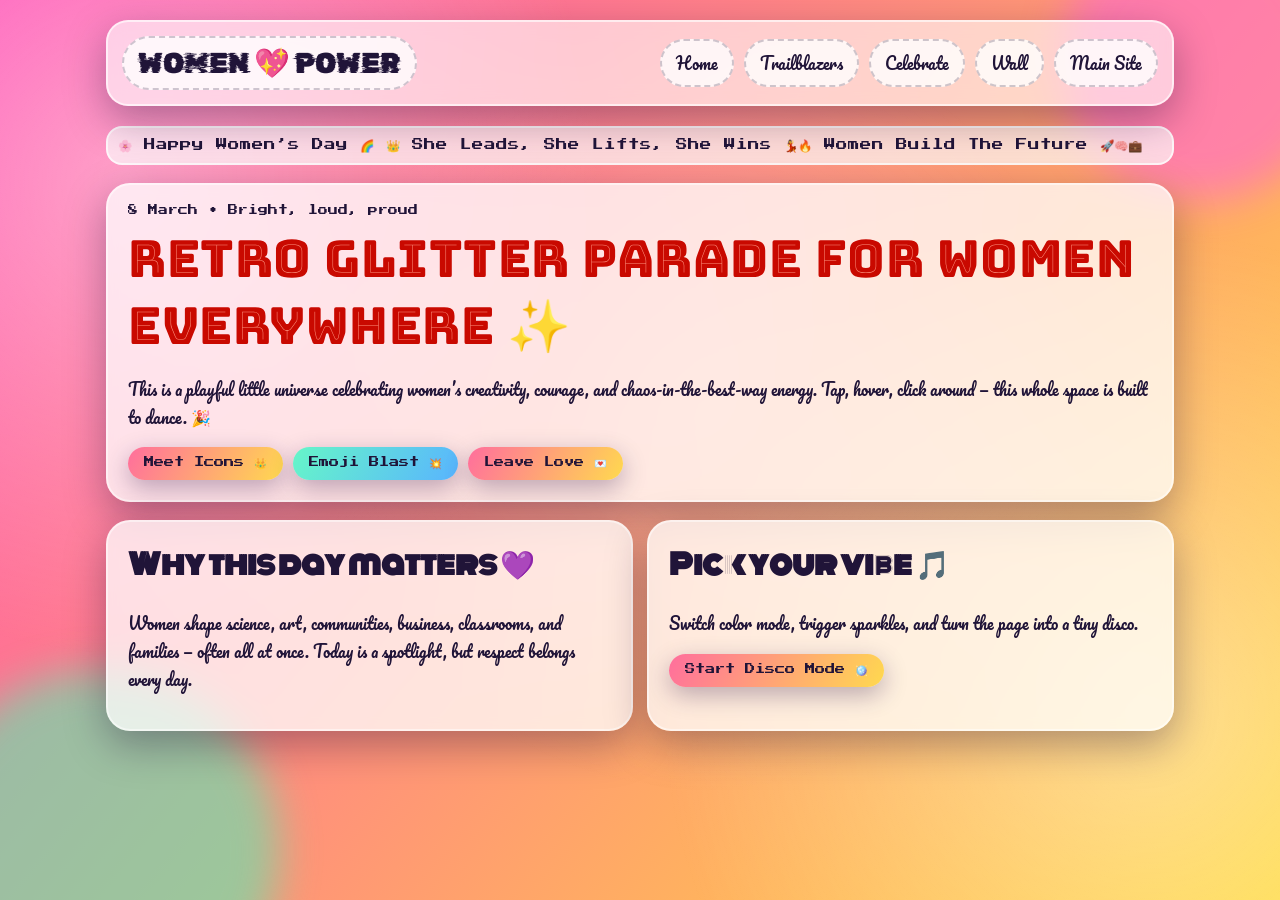
==== womens-day/index.html @ 7cd253f0 "Add Womens Day" ====
<!doctype html>
<html lang="en">
<head>
  <meta charset="utf-8" />
  <meta name="viewport" content="width=device-width, initial-scale=1" />
  <title>Women’s Day Neon Garden 🌸✨</title>
  <meta name="description" content="A vibrant retro Women’s Day mini-site full of joy, emojis, and animation." />
  <link rel="preconnect" href="https://fonts.googleapis.com" />
  <link rel="preconnect" href="https://fonts.gstatic.com" crossorigin />
  <link href="https://fonts.googleapis.com/css2?family=Bungee+Tint&family=Monoton&family=Pacifico&family=Press+Start+2P&family=Rubik+Glitch&display=swap" rel="stylesheet" />
  <link rel="stylesheet" href="./style.css" />
</head>
<body data-page="home">
  <div class="emoji-rain" aria-hidden="true"></div>
  <div class="orb orb-a" aria-hidden="true"></div>
  <div class="orb orb-b" aria-hidden="true"></div>

  <div class="wrap">
    <header class="topbar">
      <a class="logo" href="./index.html">WOMEN 💖 POWER</a>
      <nav>
        <a href="./index.html" aria-current="page">Home</a>
        <a href="./trailblazers.html">Trailblazers</a>
        <a href="./celebrate.html">Celebrate</a>
        <a href="./wall.html">Wall</a>
        <a href="../index.html">Main Site</a>
      </nav>
    </header>

    <main>
      <section class="marquee" aria-label="Celebration ribbon">
        <div>
          🌸 Happy Women’s Day 🌈 👑 She Leads, She Lifts, She Wins 💃🔥 Women Build The Future 🚀🧠💼
        </div>
      </section>

      <section class="hero card pop-in">
        <p class="eyebrow">8 March • Bright, loud, proud</p>
        <h1>Retro Glitter Parade for Women Everywhere ✨</h1>
        <p>
          This is a playful little universe celebrating women’s creativity, courage, and chaos-in-the-best-way energy.
          Tap, hover, click around — this whole space is built to dance. 🎉
        </p>
        <div class="cta-row">
          <a class="btn" href="./trailblazers.html">Meet Icons 👑</a>
          <button class="btn alt" type="button" data-burst>Emoji Blast 💥</button>
          <a class="btn" href="./wall.html">Leave Love 💌</a>
        </div>
      </section>

      <section class="grid-two">
        <article class="card tilt">
          <h2>Why this day matters 💜</h2>
          <p>
            Women shape science, art, communities, business, classrooms, and families — often all at once.
            Today is a spotlight, but respect belongs every day.
          </p>
        </article>
        <article class="card tilt">
          <h2>Pick your vibe 🎵</h2>
          <p>Switch color mode, trigger sparkles, and turn the page into a tiny disco.</p>
          <button class="btn" type="button" data-disco>Start Disco Mode 🪩</button>
        </article>
      </section>
    </main>
  </div>

  <script src="./app.js"></script>
</body>
</html>
---- womens-day/style.css ----
:root {
  --bg1: #ff4fb3;
  --bg2: #ffd93d;
  --bg3: #52e5ff;
  --bg4: #ad7bff;
  --ink: #201438;
  --card: rgba(255, 255, 255, 0.75);
  --card-border: rgba(255, 255, 255, 0.5);
  --glow: 0 14px 40px rgba(29, 12, 54, 0.35);
}

* {
  box-sizing: border-box;
}

html,
body {
  margin: 0;
  min-height: 100%;
}

body {
  font-family: "Pacifico", "Segoe UI", sans-serif;
  color: var(--ink);
  background: linear-gradient(130deg, var(--bg1), var(--bg2), var(--bg3), var(--bg4));
  background-size: 300% 300%;
  animation: bg-shift 12s ease infinite;
  overflow-x: hidden;
}

body::before {
  content: "";
  position: fixed;
  inset: 0;
  background-image:
    radial-gradient(circle at 10% 20%, rgba(255, 255, 255, 0.4), transparent 35%),
    radial-gradient(circle at 90% 80%, rgba(255, 255, 255, 0.38), transparent 36%),
    radial-gradient(circle at 55% 45%, rgba(255, 255, 255, 0.2), transparent 45%);
  pointer-events: none;
  z-index: -2;
}

@keyframes bg-shift {
  0% { background-position: 0% 50%; }
  50% { background-position: 100% 50%; }
  100% { background-position: 0% 50%; }
}

.orb {
  position: fixed;
  border-radius: 50%;
  filter: blur(20px);
  opacity: 0.55;
  z-index: -1;
  animation: float-orb 7s ease-in-out infinite;
}

.orb-a {
  width: 280px;
  height: 280px;
  background: #ff61dc;
  top: -80px;
  right: -60px;
}

.orb-b {
  width: 360px;
  height: 360px;
  background: #4df2b6;
  bottom: -130px;
  left: -80px;
  animation-delay: 1.4s;
}

@keyframes float-orb {
  0%, 100% { transform: translateY(0) scale(1); }
  50% { transform: translateY(-20px) scale(1.05); }
}

.wrap {
  width: min(1100px, 100%);
  margin: 0 auto;
  padding: 20px 16px 50px;
}

.topbar {
  background: rgba(255, 255, 255, 0.6);
  border: 2px solid rgba(255, 255, 255, 0.65);
  border-radius: 22px;
  padding: 14px;
  display: flex;
  align-items: center;
  justify-content: space-between;
  gap: 16px;
  flex-wrap: wrap;
  backdrop-filter: blur(9px);
  box-shadow: var(--glow);
}

.logo {
  font-family: "Rubik Glitch", "Press Start 2P", monospace;
  text-decoration: none;
  color: var(--ink);
  font-size: clamp(1.1rem, 1.5vw + 0.8rem, 1.8rem);
}

.topbar nav {
  display: flex;
  gap: 10px;
  flex-wrap: wrap;
}

.topbar a {
  text-decoration: none;
  color: var(--ink);
  background: rgba(255, 255, 255, 0.8);
  border-radius: 999px;
  padding: 8px 14px;
  border: 2px dashed rgba(32, 20, 56, 0.22);
  transition: transform 0.2s ease;
}

.topbar a:hover,
.topbar a:focus-visible {
  transform: rotate(-2deg) translateY(-2px);
}

main {
  margin-top: 20px;
}

.marquee {
  overflow: hidden;
  border-radius: 16px;
  border: 2px solid rgba(255, 255, 255, 0.75);
  background: rgba(255, 255, 255, 0.68);
  margin-bottom: 18px;
}

.marquee div {
  white-space: nowrap;
  padding: 10px;
  font-family: "Press Start 2P", monospace;
  font-size: 0.72rem;
  animation: scroll-line 18s linear infinite;
}

@keyframes scroll-line {
  0% { transform: translateX(100%); }
  100% { transform: translateX(-100%); }
}

.card {
  border-radius: 24px;
  padding: 20px;
  background: var(--card);
  border: 2px solid var(--card-border);
  box-shadow: var(--glow);
  backdrop-filter: blur(6px);
}

.hero h1 {
  margin: 0 0 10px;
  font-family: "Bungee Tint", "Monoton", cursive;
  font-size: clamp(2rem, 4vw, 3.8rem);
  letter-spacing: 0.5px;
}

.eyebrow {
  font-family: "Press Start 2P", monospace;
  font-size: 0.62rem;
  margin: 0 0 10px;
}

h2 {
  margin-top: 0;
  font-family: "Monoton", sans-serif;
  font-size: clamp(1.2rem, 2.2vw, 2.2rem);
}

.cta-row {
  display: flex;
  gap: 10px;
  flex-wrap: wrap;
  margin-top: 14px;
}

.btn {
  border: 0;
  border-radius: 999px;
  padding: 10px 16px;
  text-decoration: none;
  background: linear-gradient(120deg, #ff6e9d, #ffd94f);
  color: var(--ink);
  font-family: "Press Start 2P", monospace;
  font-size: 0.64rem;
  cursor: pointer;
  box-shadow: 0 8px 24px rgba(34, 9, 67, 0.3);
  transition: transform 0.2s ease;
}

.btn.alt {
  background: linear-gradient(120deg, #66f6c8, #59b4ff);
}

.btn:hover,
.btn:focus-visible {
  transform: translateY(-2px) scale(1.03);
}

.grid-two,
.control-grid {
  margin-top: 18px;
  display: grid;
  grid-template-columns: repeat(auto-fit, minmax(240px, 1fr));
  gap: 14px;
}

.icon-grid {
  margin-top: 18px;
  display: grid;
  grid-template-columns: repeat(auto-fit, minmax(230px, 1fr));
  gap: 14px;
}

.icon-card {
  position: relative;
  overflow: hidden;
}

.icon-card::after {
  content: "✨";
  position: absolute;
  font-size: 1.8rem;
  top: 12px;
  right: 14px;
  animation: blink 1.7s ease-in-out infinite;
}

@keyframes blink {
  0%, 100% { opacity: 0.2; transform: scale(0.9); }
  50% { opacity: 1; transform: scale(1.15); }
}

.notes-grid {
  margin-top: 16px;
  display: grid;
  grid-template-columns: repeat(auto-fit, minmax(220px, 1fr));
  gap: 12px;
}

.note {
  border-radius: 16px;
  padding: 14px;
  background: rgba(255, 255, 255, 0.85);
  border: 2px solid rgba(255, 255, 255, 0.9);
  box-shadow: 0 8px 25px rgba(35, 16, 63, 0.23);
  animation: pop-note 0.35s ease;
}

@keyframes pop-note {
  from { transform: scale(0.85) rotate(-2deg); opacity: 0; }
  to { transform: scale(1) rotate(0deg); opacity: 1; }
}

.wall-form textarea {
  width: 100%;
  margin-top: 8px;
  border-radius: 12px;
  border: 2px dashed rgba(32, 20, 56, 0.3);
  min-height: 90px;
  padding: 10px;
  font-family: "Pacifico", sans-serif;
  font-size: 1rem;
  resize: vertical;
}

.typing {
  min-height: 66px;
  font-size: 1.1rem;
}

.pop-in {
  animation: card-pop 0.6s cubic-bezier(0.21, 0.95, 0.31, 1) both;
}

@keyframes card-pop {
  from { transform: translateY(20px) scale(0.94); opacity: 0; }
  to { transform: translateY(0) scale(1); opacity: 1; }
}

.tilt {
  transform-style: preserve-3d;
  transition: transform 0.22s ease;
}

.emoji-rain {
  position: fixed;
  inset: 0;
  pointer-events: none;
  overflow: hidden;
}

.emoji-drop {
  position: absolute;
  top: -20px;
  font-size: 1.3rem;
  animation: rain linear forwards;
}

@keyframes rain {
  to {
    transform: translateY(110vh) rotate(180deg);
    opacity: 0.05;
  }
}

body.theme-sunset {
  --bg1: #ff6a88;
  --bg2: #ffb84d;
  --bg3: #ffd3a5;
  --bg4: #ff7ecf;
}

body.theme-cotton {
  --bg1: #ff94d0;
  --bg2: #7ad6ff;
  --bg3: #ffd5ef;
  --bg4: #9effd7;
}

body.theme-neon {
  --bg1: #8b5cf6;
  --bg2: #22d3ee;
  --bg3: #4ade80;
  --bg4: #f472b6;
}

body.disco .card,
body.disco .topbar {
  animation: disco-flash 0.8s linear infinite;
}

@keyframes disco-flash {
  0% { filter: hue-rotate(0deg); }
  100% { filter: hue-rotate(360deg); }
}

@media (max-width: 700px) {
  .btn {
    font-size: 0.58rem;
  }

  .topbar {
    justify-content: center;
  }
}
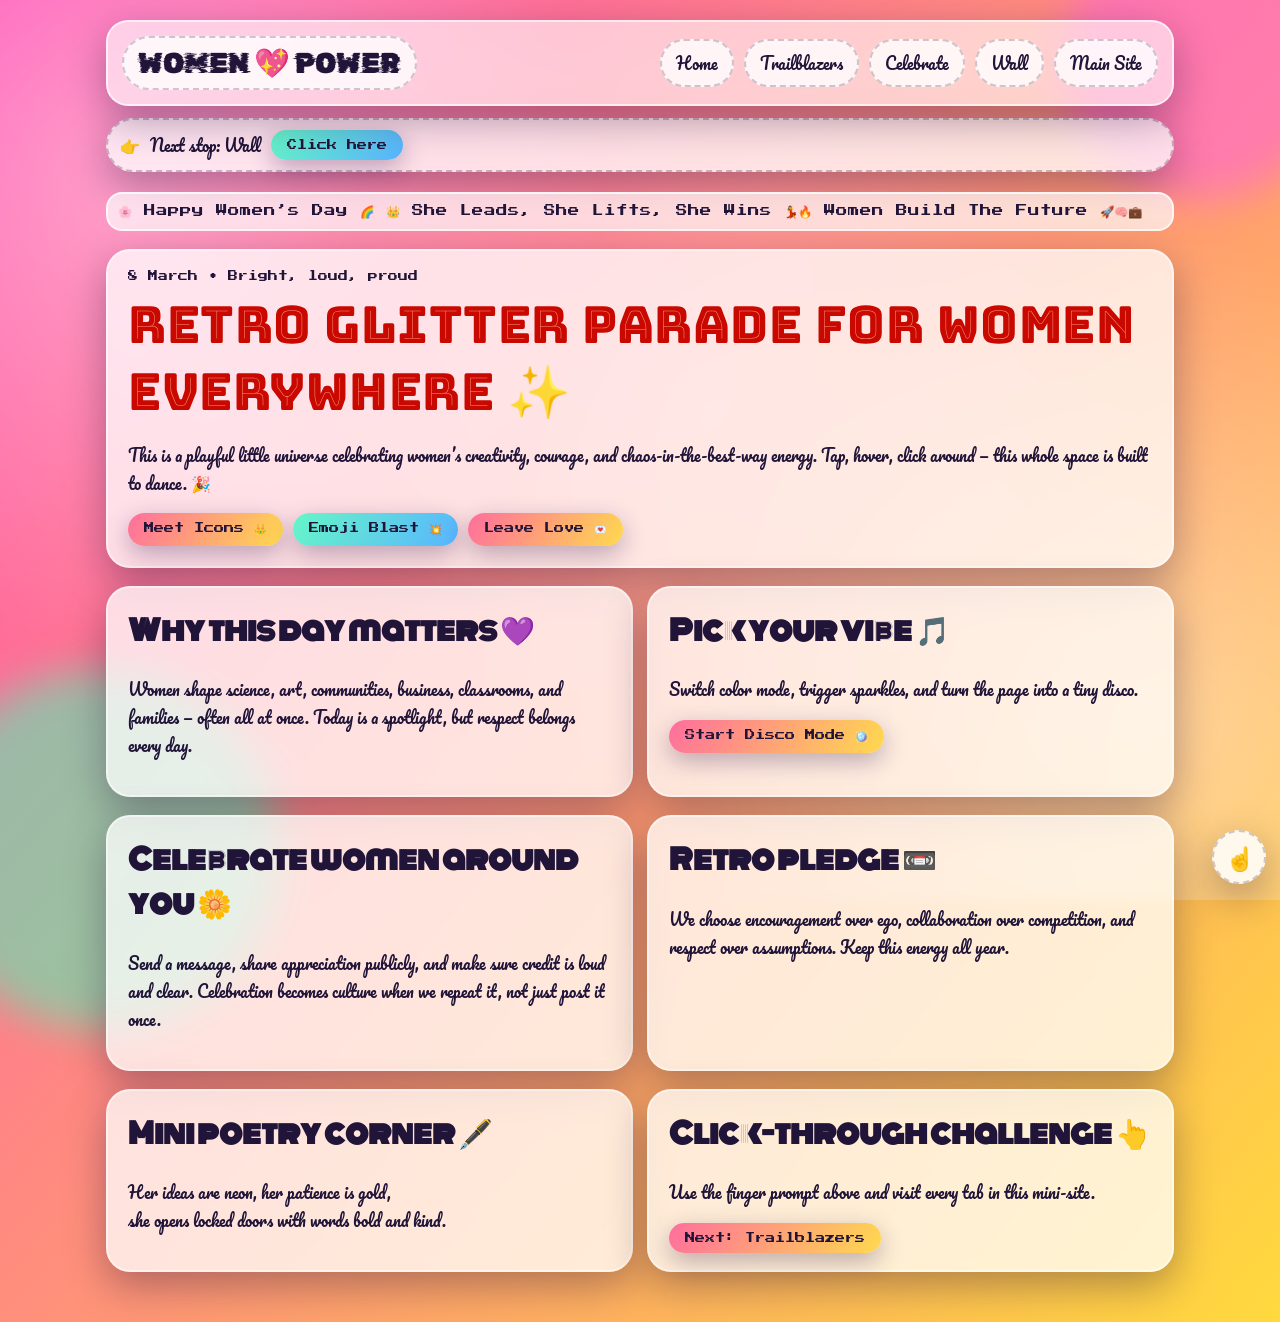
==== commit 82d94c53: "Expand Content" ====
--- a/womens-day/index.html
+++ b/womens-day/index.html
@@ -62,6 +62,38 @@
           <button class="btn" type="button" data-disco>Start Disco Mode 🪩</button>
         </article>
       </section>
+
+      <section class="grid-two">
+        <article class="card tilt">
+          <h2>Celebrate women around you 🌼</h2>
+          <p>
+            Send a message, share appreciation publicly, and make sure credit is loud and clear.
+            Celebration becomes culture when we repeat it, not just post it once.
+          </p>
+        </article>
+        <article class="card tilt">
+          <h2>Retro pledge 📼</h2>
+          <p>
+            We choose encouragement over ego, collaboration over competition, and respect over
+            assumptions. Keep this energy all year.
+          </p>
+        </article>
+      </section>
+
+      <section class="control-grid">
+        <article class="card tilt">
+          <h2>Mini poetry corner 🖋️</h2>
+          <p>
+            Her ideas are neon, her patience is gold,<br>
+            she opens locked doors with words bold and kind.
+          </p>
+        </article>
+        <article class="card tilt">
+          <h2>Click-through challenge 👆</h2>
+          <p>Use the finger prompt above and visit every tab in this mini-site.</p>
+          <a class="btn" href="./trailblazers.html">Next: Trailblazers</a>
+        </article>
+      </section>
     </main>
   </div>
 
--- a/womens-day/style.css
+++ b/womens-day/style.css
@@ -346,6 +346,51 @@
   100% { filter: hue-rotate(360deg); }
 }
 
+.wd-click-prompt {
+  margin-top: 12px;
+  display: flex;
+  flex-wrap: wrap;
+  gap: 10px;
+  align-items: center;
+  padding: 10px 12px;
+  border-radius: 999px;
+  background: rgba(255, 255, 255, 0.75);
+  border: 2px dashed rgba(32, 20, 56, 0.25);
+  box-shadow: var(--glow);
+}
+
+.wd-click-finger {
+  animation: wd-finger 0.9s ease-in-out infinite;
+}
+
+.wd-fab {
+  position: fixed;
+  right: 14px;
+  bottom: 16px;
+  width: 54px;
+  height: 54px;
+  border-radius: 50%;
+  text-decoration: none;
+  display: grid;
+  place-items: center;
+  background: rgba(255, 255, 255, 0.86);
+  border: 2px dashed rgba(32, 20, 56, 0.22);
+  box-shadow: var(--glow);
+  font-size: 1.45rem;
+  animation: wd-fab 1s ease-in-out infinite;
+  z-index: 11;
+}
+
+@keyframes wd-finger {
+  0%, 100% { transform: translateX(0); }
+  50% { transform: translateX(4px); }
+}
+
+@keyframes wd-fab {
+  0%, 100% { transform: translateY(0); }
+  50% { transform: translateY(-5px) rotate(-6deg); }
+}
+
 @media (max-width: 700px) {
   .btn {
     font-size: 0.58rem;
@@ -354,4 +399,8 @@
   .topbar {
     justify-content: center;
   }
-}
+
+  .wd-click-prompt {
+    border-radius: 14px;
+  }
+}
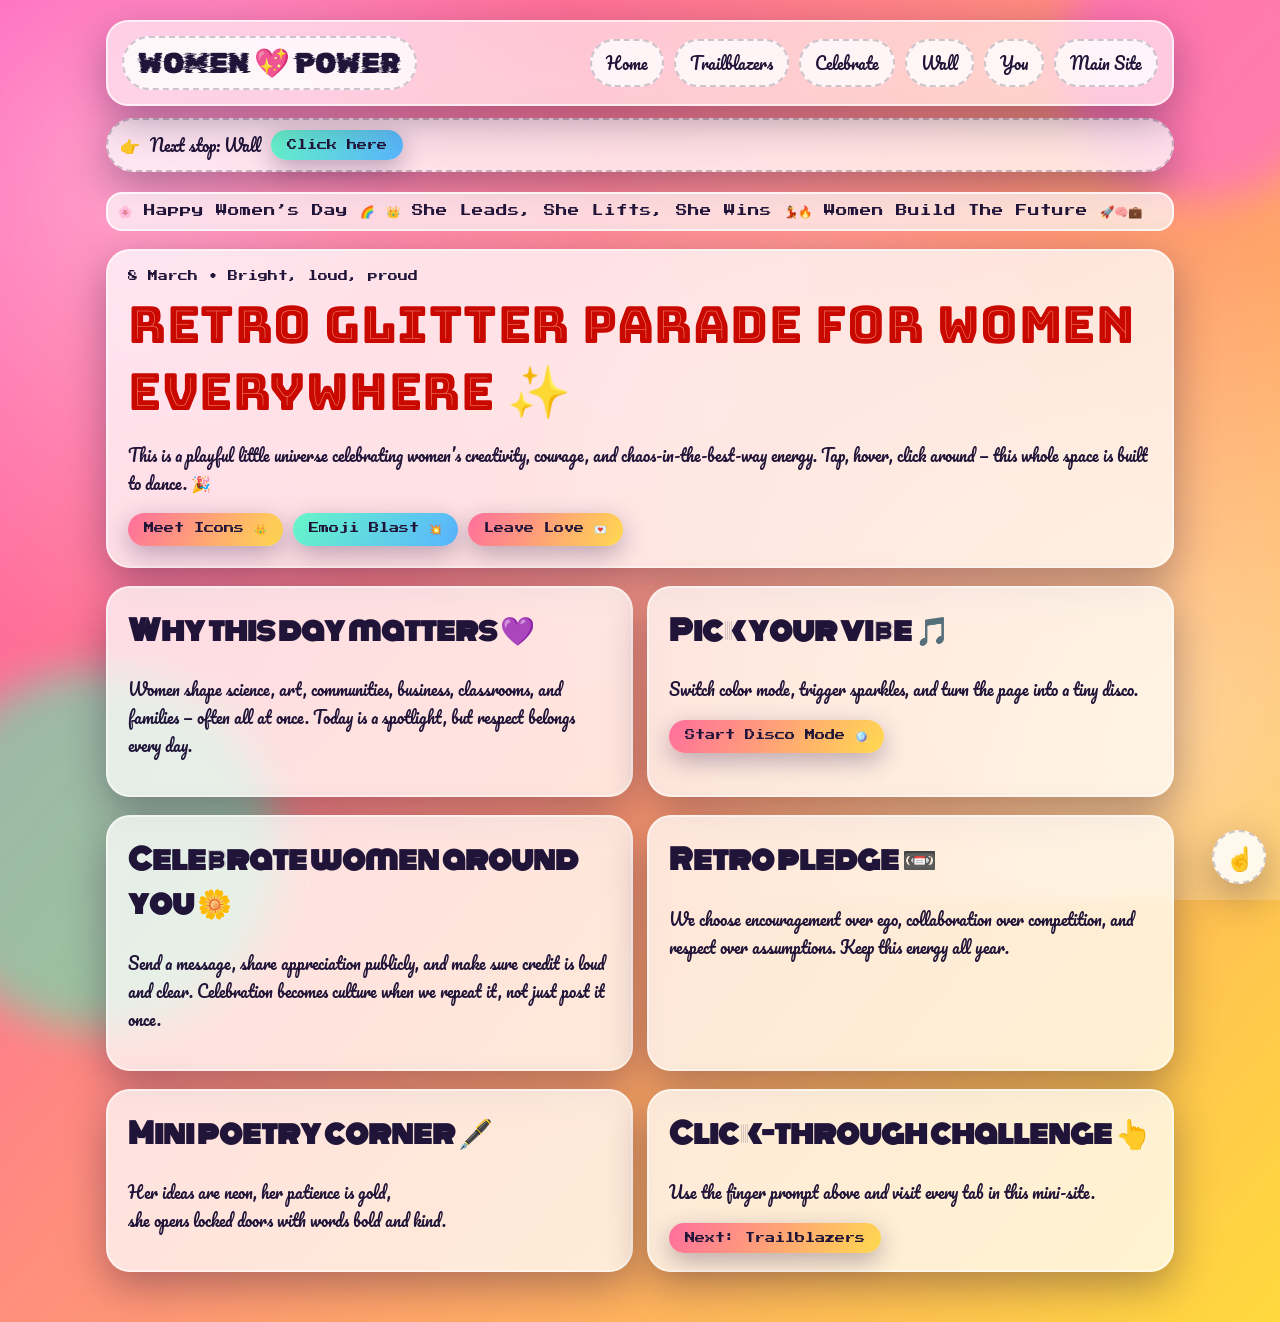
==== commit c15ca9eb: "You Page" ====
--- a/womens-day/index.html
+++ b/womens-day/index.html
@@ -23,6 +23,7 @@
         <a href="./trailblazers.html">Trailblazers</a>
         <a href="./celebrate.html">Celebrate</a>
         <a href="./wall.html">Wall</a>
+        <a href="../you.html">You</a>
         <a href="../index.html">Main Site</a>
       </nav>
     </header>
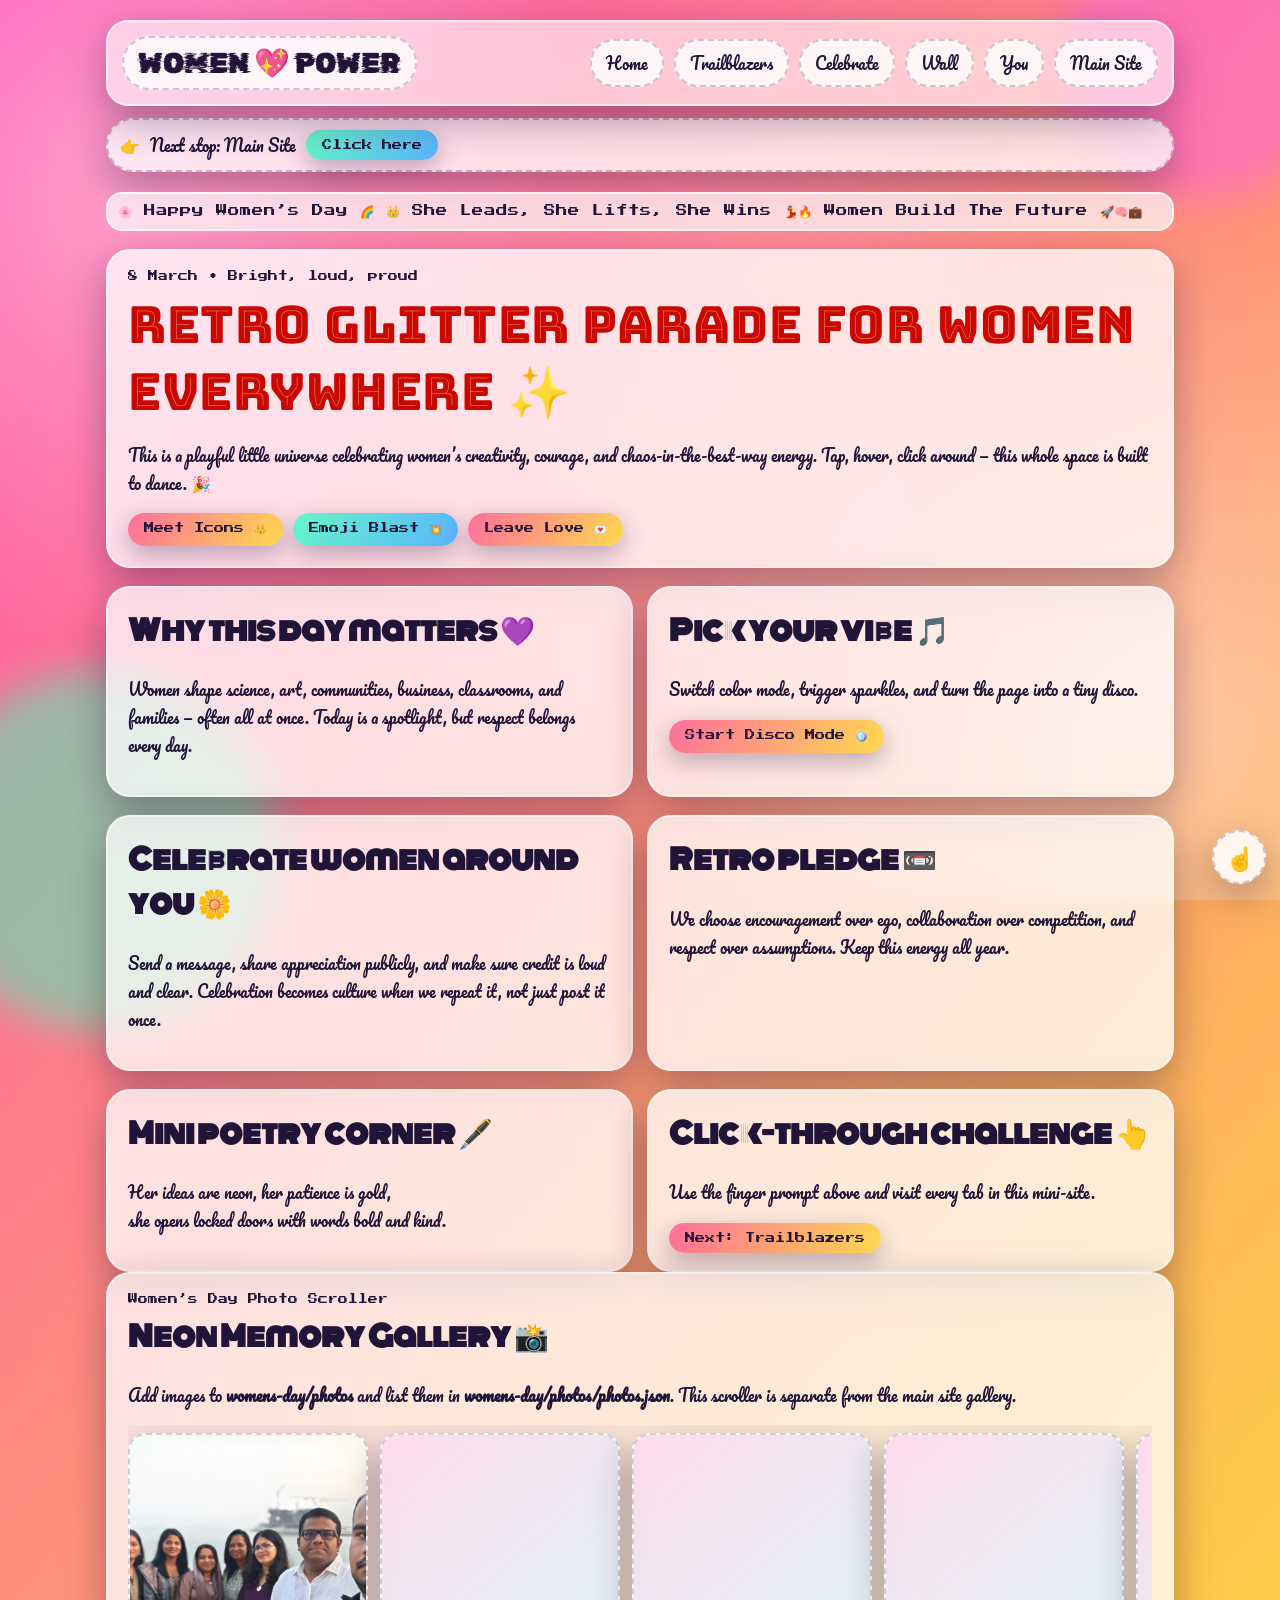
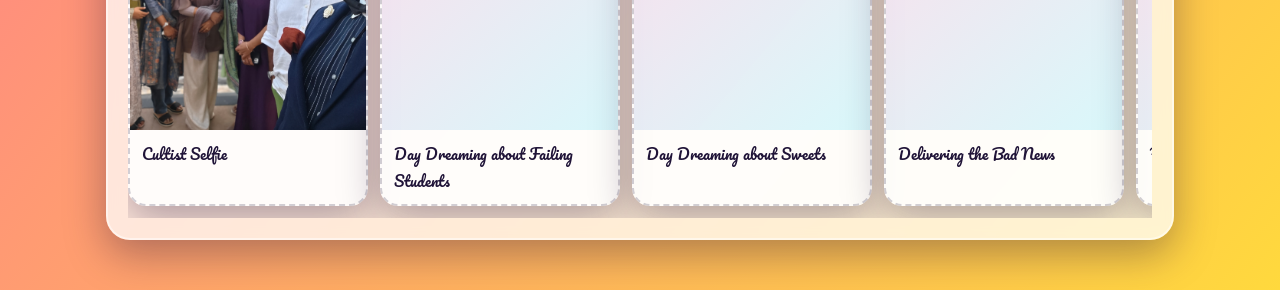
==== commit 1d959033: "Add Images" ====
--- a/womens-day/index.html
+++ b/womens-day/index.html
@@ -95,6 +95,20 @@
           <a class="btn" href="./trailblazers.html">Next: Trailblazers</a>
         </article>
       </section>
+
+      <section class="card pop-in">
+        <p class="eyebrow">Women’s Day Photo Scroller</p>
+        <h2>Neon Memory Gallery 📸</h2>
+        <p>
+          Add images to <strong>womens-day/photos</strong> and list them in
+          <strong>womens-day/photos/photos.json</strong>. This scroller is separate from the main site gallery.
+        </p>
+        <div class="wd-gallery-scroll" data-wd-gallery>
+          <article class="wd-ig-card wd-missing">
+            <div class="wd-ig-caption">Loading Women’s Day photos…</div>
+          </article>
+        </div>
+      </section>
     </main>
   </div>
 
--- a/womens-day/style.css
+++ b/womens-day/style.css
@@ -237,6 +237,49 @@
   animation: blink 1.7s ease-in-out infinite;
 }
 
+.wd-gallery-scroll {
+  margin-top: 14px;
+  display: grid;
+  grid-auto-flow: column;
+  grid-auto-columns: minmax(240px, 320px);
+  gap: 12px;
+  overflow-x: auto;
+  padding: 8px 4px 12px;
+  scroll-snap-type: x mandatory;
+}
+
+.wd-ig-card {
+  scroll-snap-align: start;
+  border-radius: 18px;
+  background: rgba(255, 255, 255, 0.88);
+  border: 2px dashed rgba(32, 20, 56, 0.2);
+  box-shadow: var(--glow);
+  overflow: hidden;
+}
+
+.wd-ig-media {
+  aspect-ratio: 4 / 5;
+  background: linear-gradient(140deg, rgba(255, 105, 180, 0.22), rgba(82, 229, 255, 0.22));
+}
+
+.wd-ig-media img {
+  width: 100%;
+  height: 100%;
+  object-fit: cover;
+  display: block;
+}
+
+.wd-ig-caption {
+  padding: 10px 12px;
+  font-size: 0.96rem;
+}
+
+.wd-missing {
+  display: grid;
+  place-items: center;
+  min-height: 180px;
+}
+
 @keyframes blink {
   0%, 100% { opacity: 0.2; transform: scale(0.9); }
   50% { opacity: 1; transform: scale(1.15); }
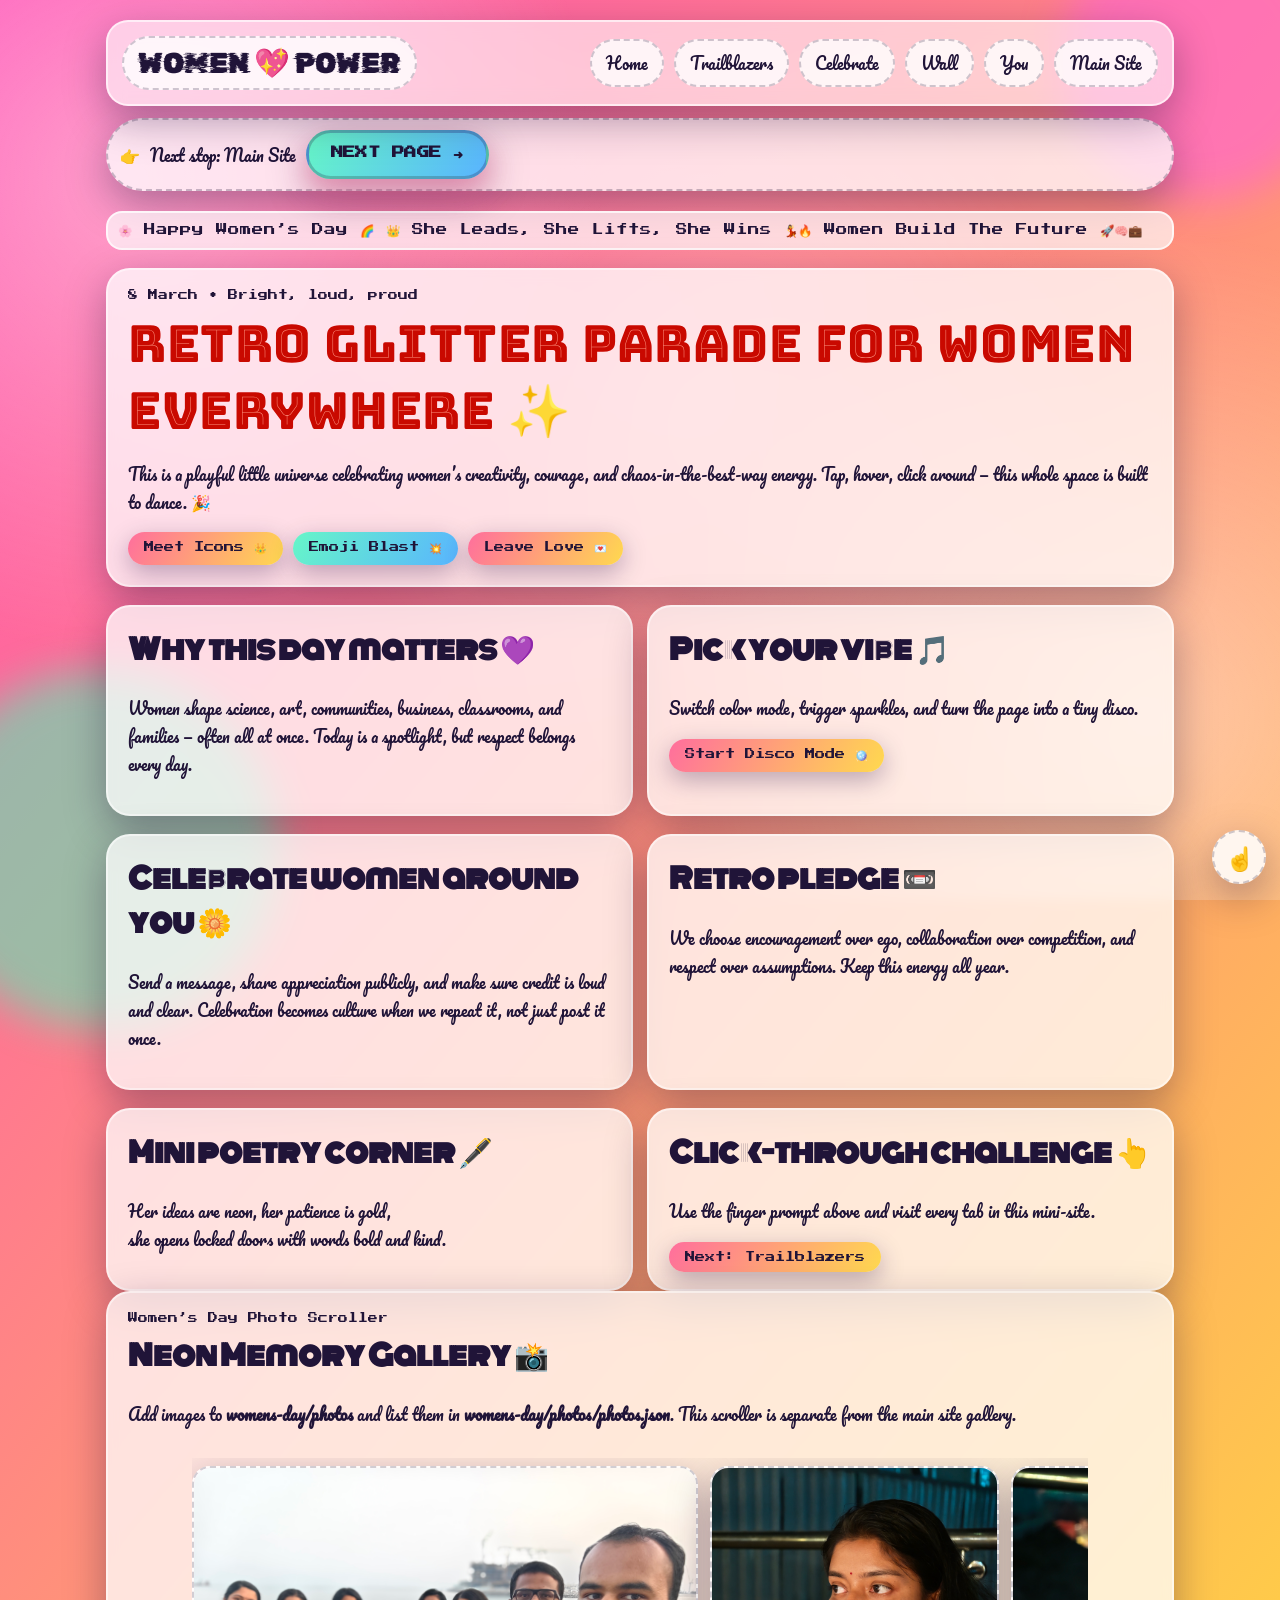
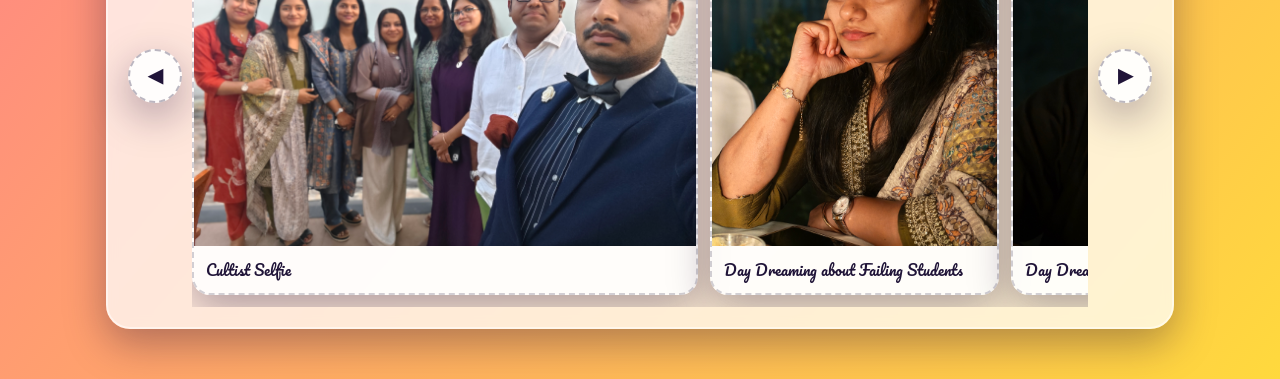
==== commit baec828e: "Easier Scrolling" ====
--- a/womens-day/index.html
+++ b/womens-day/index.html
@@ -103,10 +103,14 @@
           Add images to <strong>womens-day/photos</strong> and list them in
           <strong>womens-day/photos/photos.json</strong>. This scroller is separate from the main site gallery.
         </p>
-        <div class="wd-gallery-scroll" data-wd-gallery>
-          <article class="wd-ig-card wd-missing">
-            <div class="wd-ig-caption">Loading Women’s Day photos…</div>
-          </article>
+        <div class="wd-gallery-wrap">
+          <button class="wd-gallery-arrow" type="button" data-wd-scroll-left aria-label="Scroll left">◀</button>
+          <div class="wd-gallery-scroll" data-wd-gallery>
+            <article class="wd-ig-card wd-missing">
+              <div class="wd-ig-caption">Loading Women’s Day photos…</div>
+            </article>
+          </div>
+          <button class="wd-gallery-arrow" type="button" data-wd-scroll-right aria-label="Scroll right">▶</button>
         </div>
       </section>
     </main>
--- a/womens-day/style.css
+++ b/womens-day/style.css
@@ -239,16 +239,43 @@
 
 .wd-gallery-scroll {
   margin-top: 14px;
-  display: grid;
-  grid-auto-flow: column;
-  grid-auto-columns: minmax(240px, 320px);
+  display: flex;
   gap: 12px;
   overflow-x: auto;
   padding: 8px 4px 12px;
   scroll-snap-type: x mandatory;
 }
 
+.wd-gallery-wrap {
+  display: grid;
+  grid-template-columns: auto 1fr auto;
+  gap: 10px;
+  align-items: center;
+}
+
+.wd-gallery-arrow {
+  width: 54px;
+  height: 54px;
+  border-radius: 50%;
+  border: 2px dashed rgba(32, 20, 56, 0.3);
+  background: rgba(255, 255, 255, 0.9);
+  box-shadow: var(--glow);
+  cursor: pointer;
+  font-size: 1.2rem;
+  font-weight: 700;
+  color: var(--ink);
+  transition: transform 0.18s ease;
+}
+
+.wd-gallery-arrow:hover,
+.wd-gallery-arrow:focus-visible {
+  transform: scale(1.08);
+}
+
 .wd-ig-card {
+  flex: 0 0 auto;
+  width: auto;
+  max-width: min(92vw, 780px);
   scroll-snap-align: start;
   border-radius: 18px;
   background: rgba(255, 255, 255, 0.88);
@@ -258,15 +285,18 @@
 }
 
 .wd-ig-media {
-  aspect-ratio: 4 / 5;
+  width: auto;
+  height: auto;
   background: linear-gradient(140deg, rgba(255, 105, 180, 0.22), rgba(82, 229, 255, 0.22));
 }
 
 .wd-ig-media img {
-  width: 100%;
-  height: 100%;
-  object-fit: cover;
+  width: auto;
+  max-width: min(92vw, 760px);
+  height: clamp(220px, 42vh, 420px);
+  object-fit: contain;
   display: block;
+  cursor: zoom-in;
 }
 
 .wd-ig-caption {
@@ -278,6 +308,60 @@
   display: grid;
   place-items: center;
   min-height: 180px;
+}
+
+.wd-lightbox {
+  position: fixed;
+  inset: 0;
+  background: rgba(21, 8, 41, 0.82);
+  display: grid;
+  place-items: center;
+  padding: 16px;
+  z-index: 30;
+}
+
+.wd-lightbox[hidden] {
+  display: none;
+}
+
+.wd-lightbox-card {
+  width: min(100%, 1100px);
+  border-radius: 18px;
+  background: rgba(255, 255, 255, 0.92);
+  border: 2px dashed rgba(32, 20, 56, 0.22);
+  overflow: hidden;
+  box-shadow: var(--glow);
+}
+
+.wd-lightbox-top {
+  display: flex;
+  align-items: center;
+  justify-content: space-between;
+  gap: 10px;
+  padding: 10px 12px;
+}
+
+.wd-lightbox-title {
+  margin: 0;
+  font-size: 1rem;
+}
+
+.wd-lightbox-close {
+  border: 0;
+  border-radius: 999px;
+  padding: 8px 12px;
+  background: linear-gradient(120deg, #ff6e9d, #ffd94f);
+  font-family: "Press Start 2P", monospace;
+  font-size: 0.55rem;
+  cursor: pointer;
+}
+
+.wd-lightbox-img {
+  width: 100%;
+  max-height: 84vh;
+  object-fit: contain;
+  display: block;
+  background: #fff;
 }
 
 @keyframes blink {
@@ -406,6 +490,16 @@
   animation: wd-finger 0.9s ease-in-out infinite;
 }
 
+.wd-click-prompt .btn {
+  padding: 14px 22px;
+  font-size: 0.78rem;
+  font-weight: 700;
+  letter-spacing: 0.02em;
+  border: 3px solid rgba(32, 20, 56, 0.24);
+  box-shadow: 0 14px 26px rgba(255, 110, 157, 0.45), var(--glow);
+  animation: wd-next-pulse 1s ease-in-out infinite;
+}
+
 .wd-fab {
   position: fixed;
   right: 14px;
@@ -434,6 +528,11 @@
   50% { transform: translateY(-5px) rotate(-6deg); }
 }
 
+@keyframes wd-next-pulse {
+  0%, 100% { transform: translateY(0) scale(1); }
+  50% { transform: translateY(-2px) scale(1.08); }
+}
+
 @media (max-width: 700px) {
   .btn {
     font-size: 0.58rem;
@@ -446,4 +545,18 @@
   .wd-click-prompt {
     border-radius: 14px;
   }
-}
+
+  .wd-gallery-wrap {
+    grid-template-columns: 1fr;
+  }
+
+  .wd-gallery-arrow {
+    display: none;
+  }
+
+  .wd-click-prompt .btn {
+    width: 100%;
+    justify-content: center;
+    font-size: 0.68rem;
+  }
+}
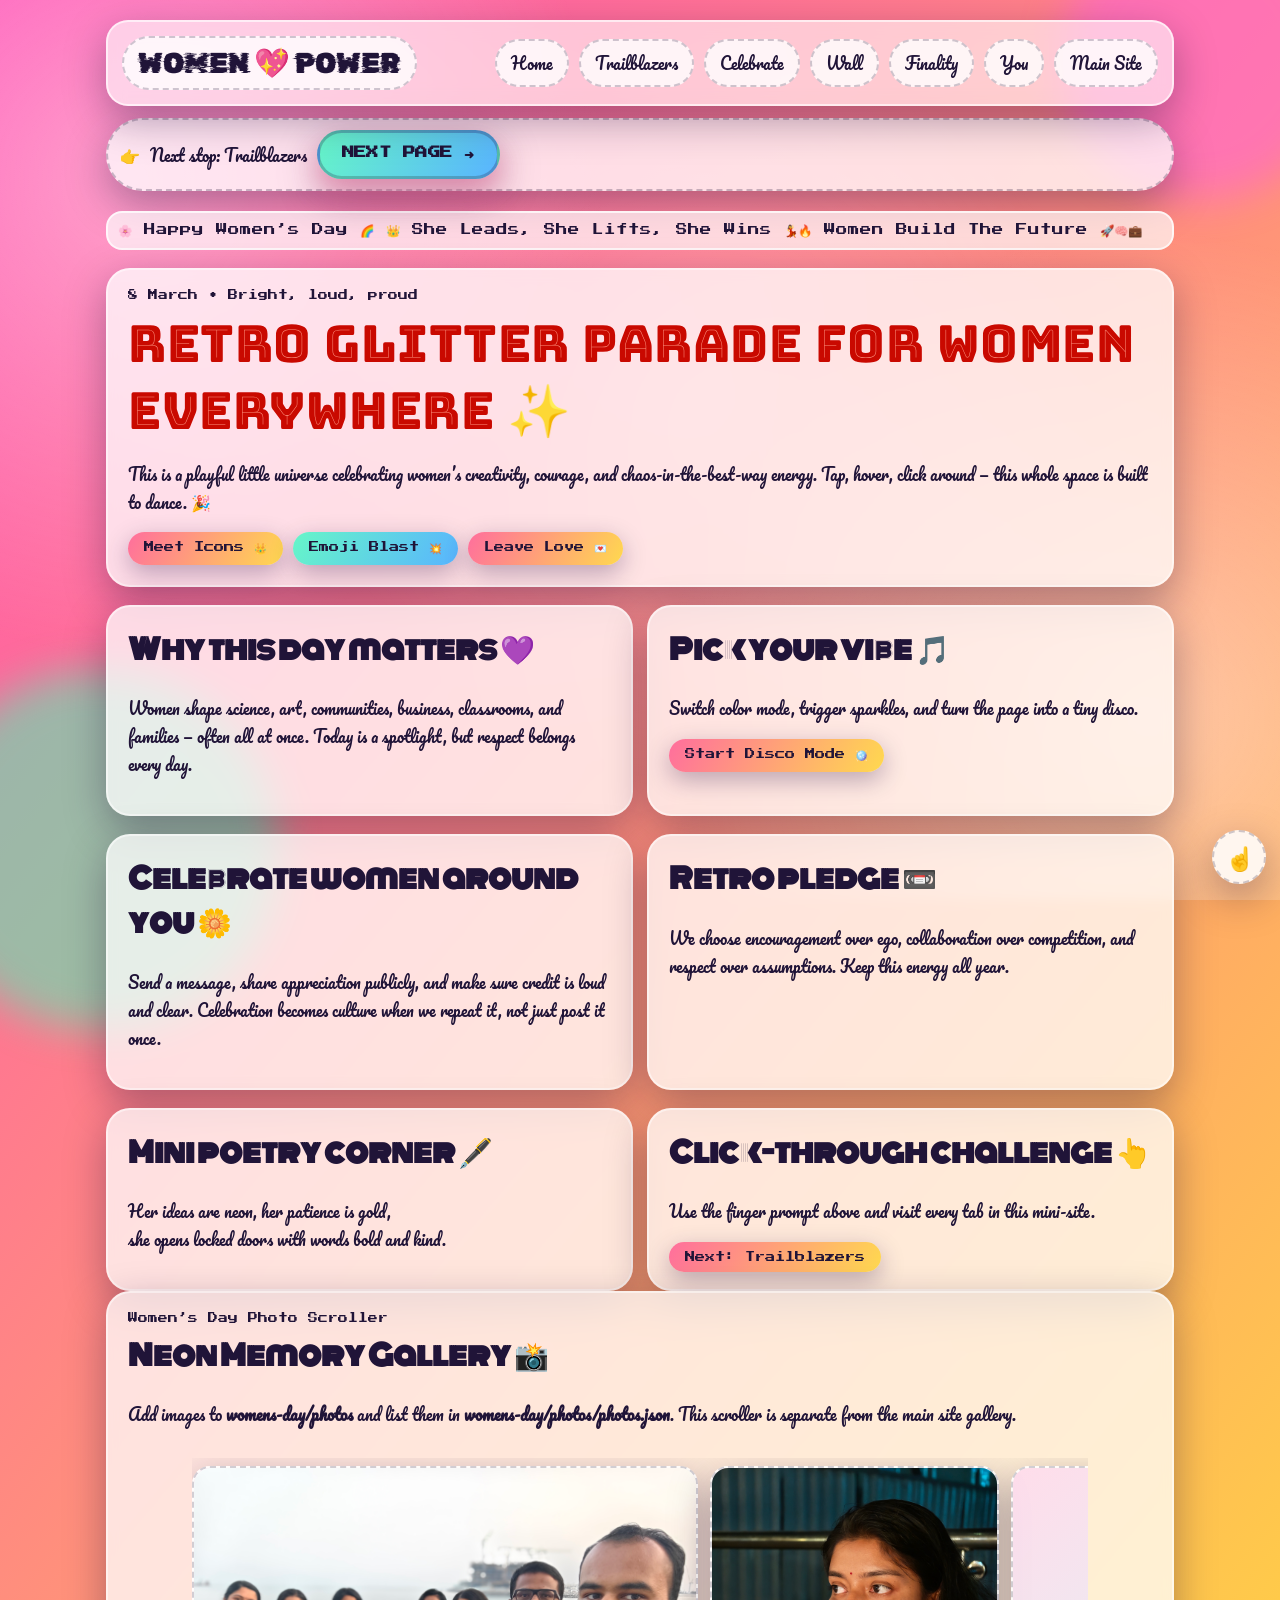
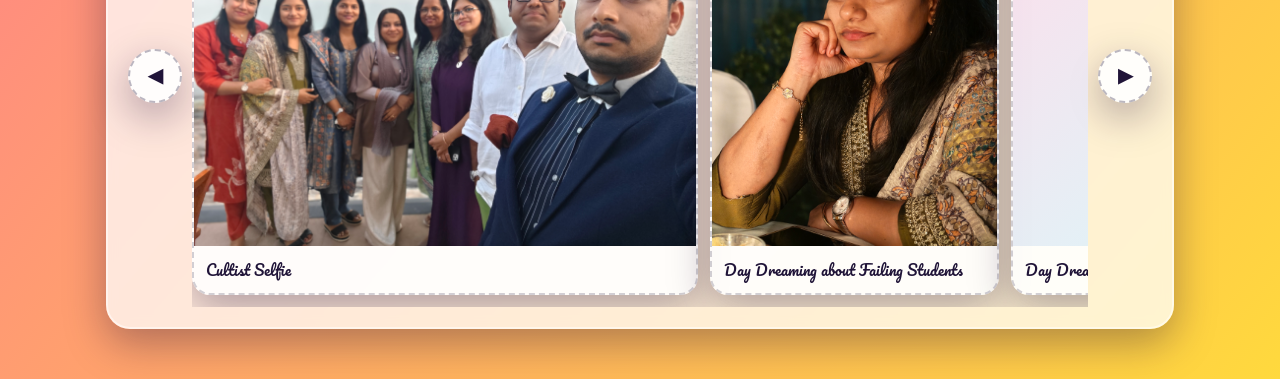
==== commit b49d04c8: "Add new end page" ====
--- a/womens-day/index.html
+++ b/womens-day/index.html
@@ -23,6 +23,7 @@
         <a href="./trailblazers.html">Trailblazers</a>
         <a href="./celebrate.html">Celebrate</a>
         <a href="./wall.html">Wall</a>
+        <a href="../finality-aq.html">Finality</a>
         <a href="../you.html">You</a>
         <a href="../index.html">Main Site</a>
       </nav>
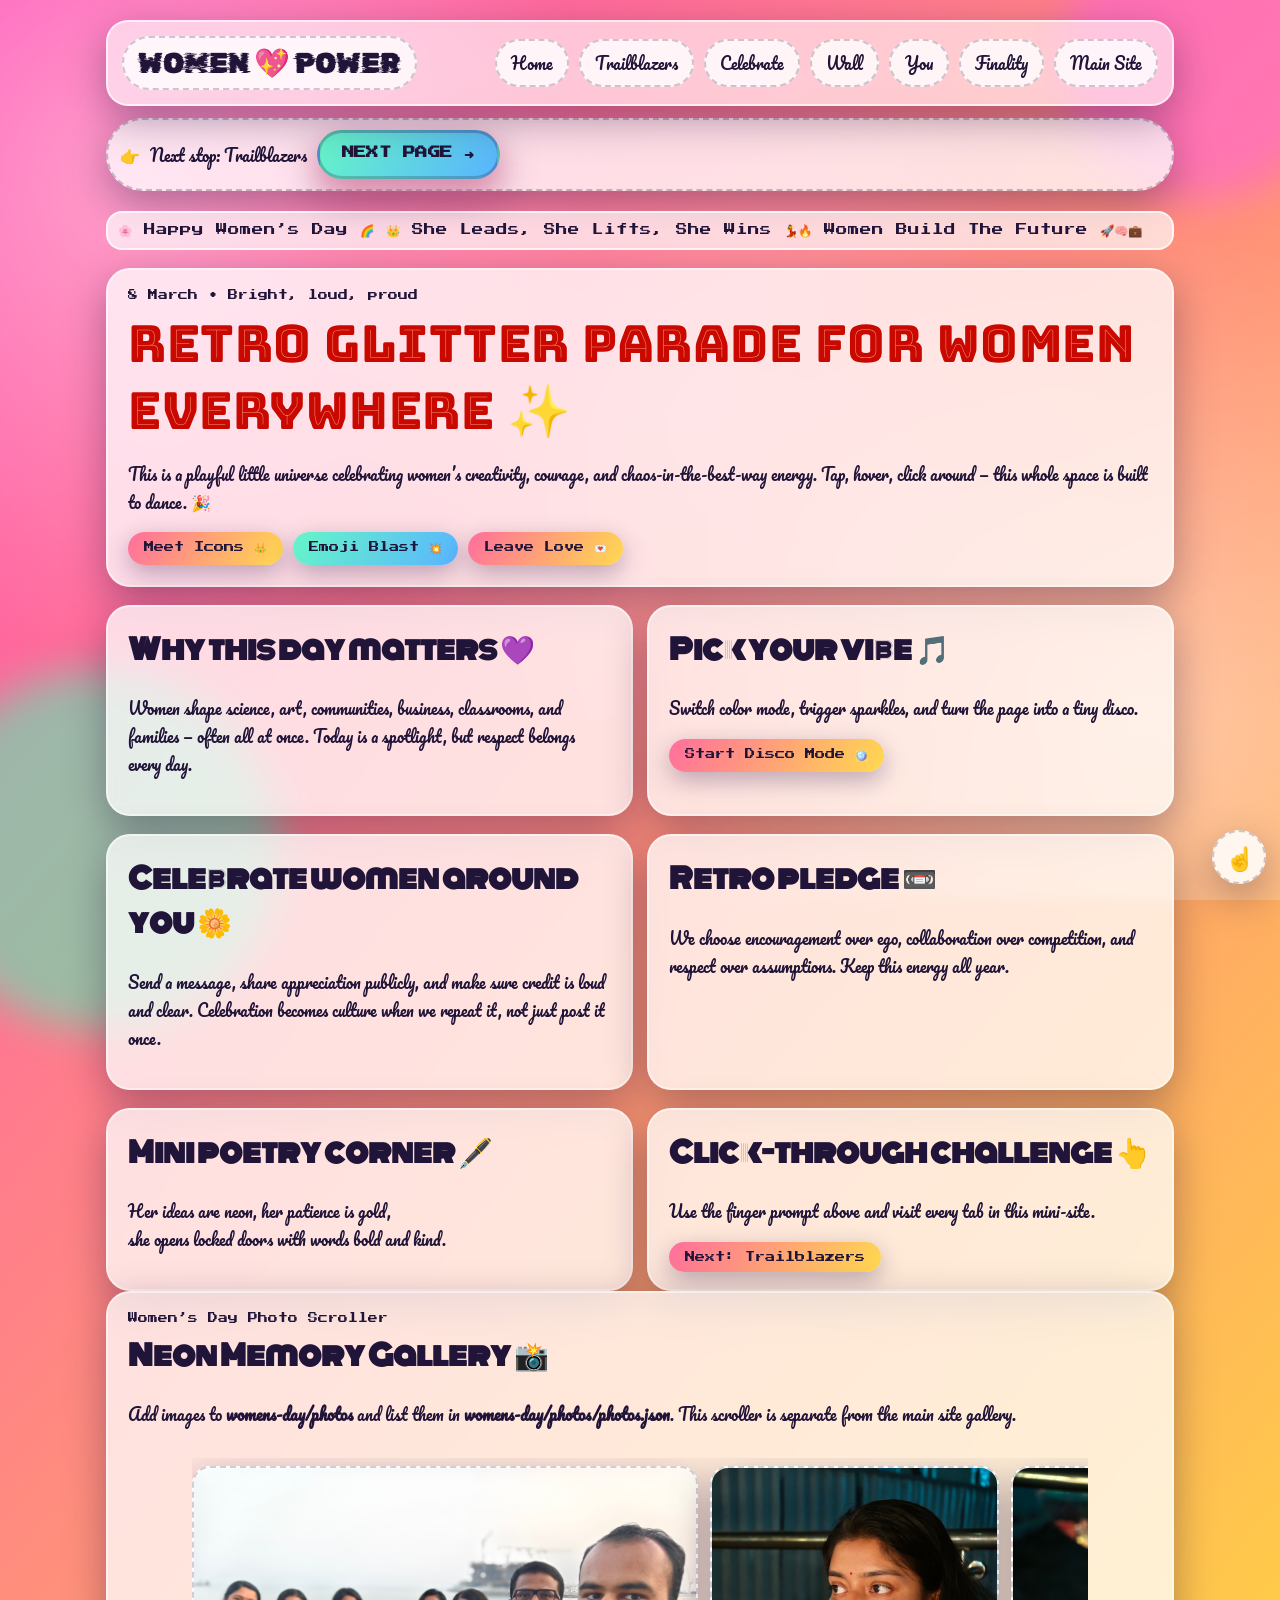
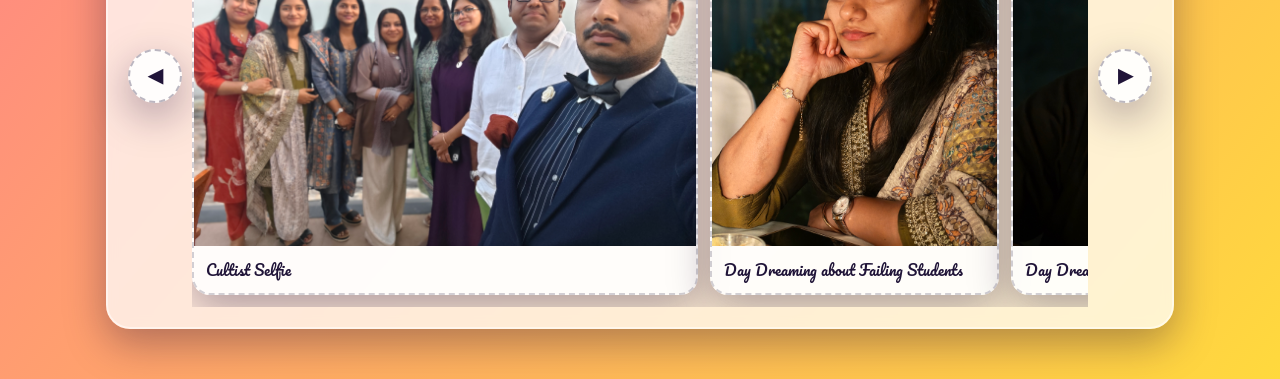
==== commit 67b57640: "Male it subtle" ====
--- a/womens-day/index.html
+++ b/womens-day/index.html
@@ -23,8 +23,8 @@
         <a href="./trailblazers.html">Trailblazers</a>
         <a href="./celebrate.html">Celebrate</a>
         <a href="./wall.html">Wall</a>
+        <a href="../you.html">You</a>
         <a href="../finality-aq.html">Finality</a>
-        <a href="../you.html">You</a>
         <a href="../index.html">Main Site</a>
       </nav>
     </header>
